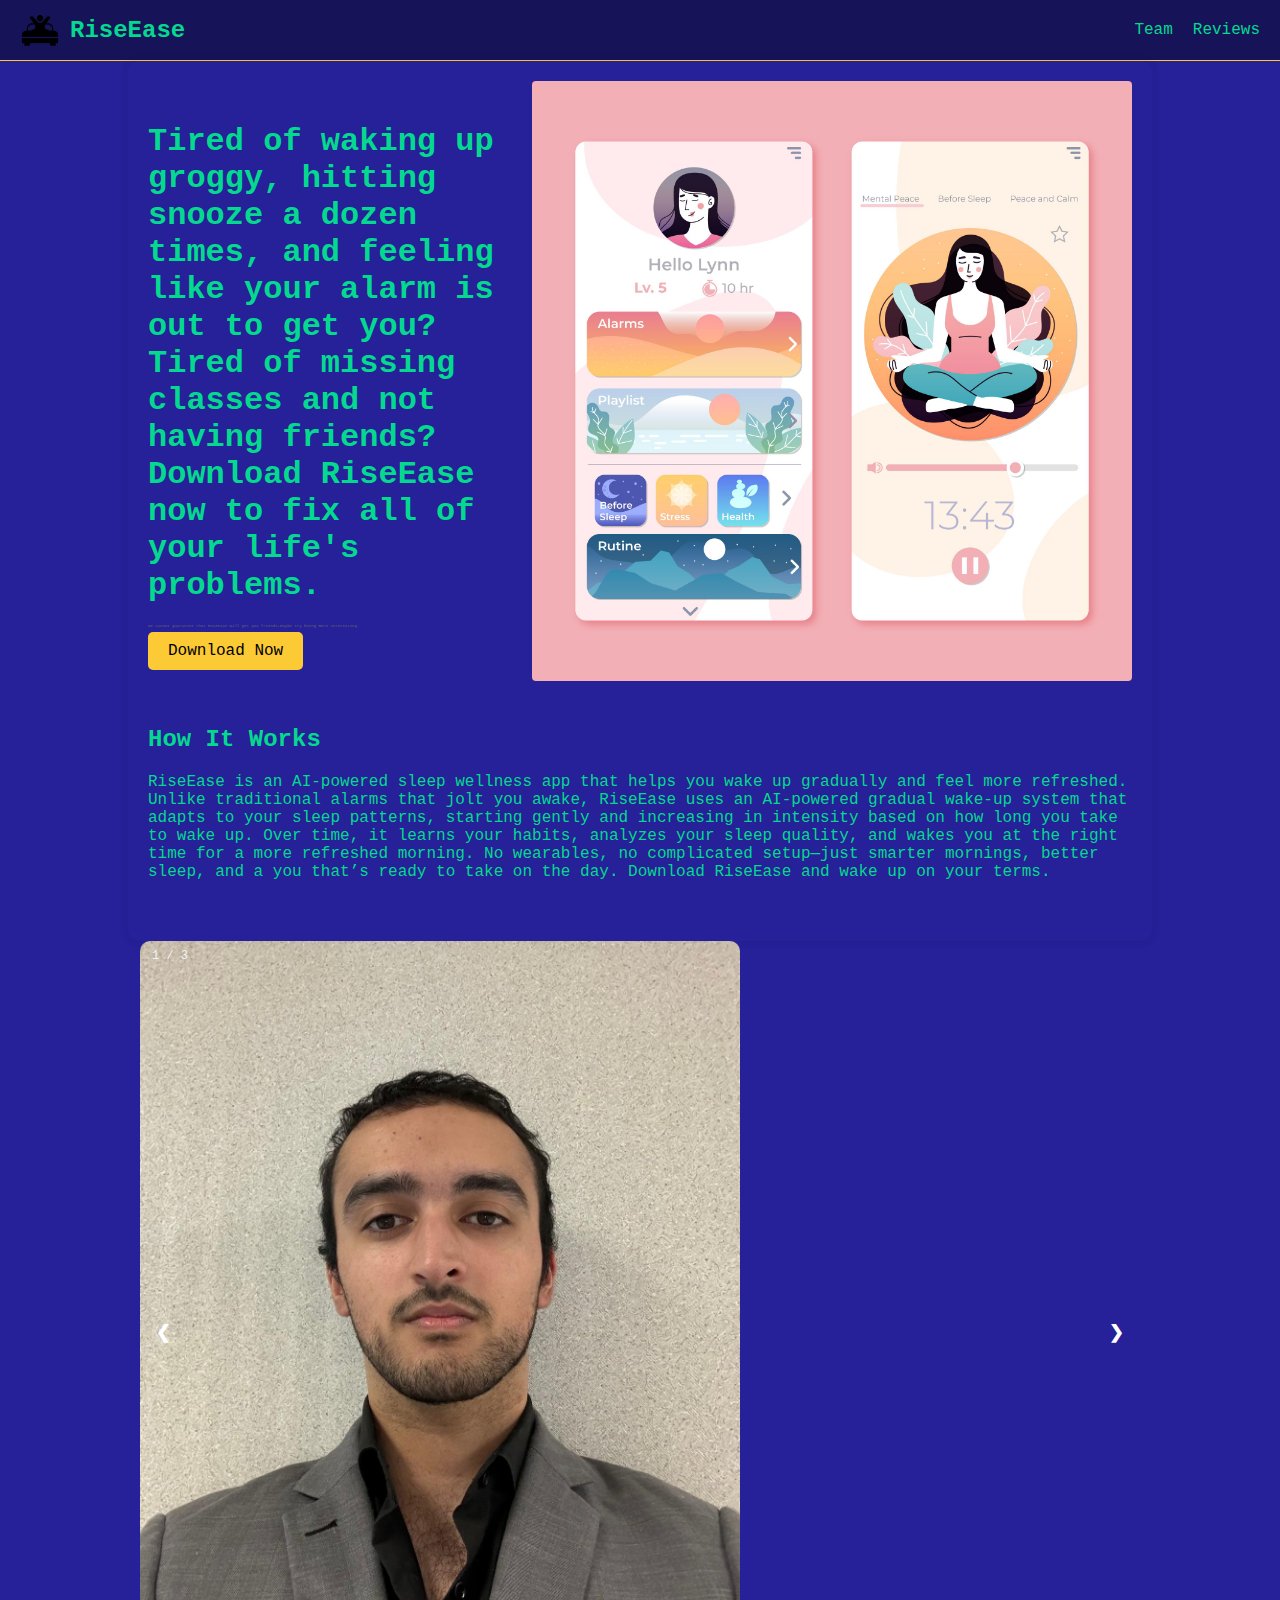
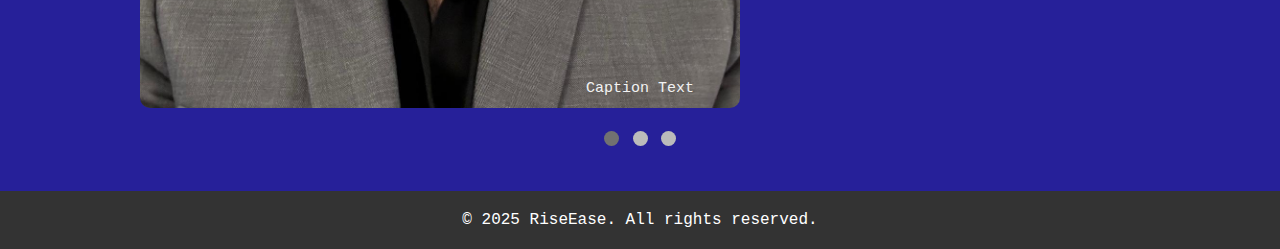
==== index.html @ 3bb7f5a4 "Update and rename homepage.html to index.html" ====
<!DOCTYPE html>
<html lang="en">    
<head>
    <meta charset="UTF-8">
    <meta name="viewport" content="width=device-width, initial-scale=1.0">
    <title>RiseEase - Smarter Mornings</title>
    <link rel="stylesheet" href="assets/css/styles.css">
</head>
<body>
    <header>
        <div class="logo">
            <img src="assets/images/wakinguplogo.png" alt="RiseEase Logo">
            <a href="homepage.html"><span>RiseEase</span></a>
        </div>
        <nav>
            <a href="team.html">Team</a>
            <a href="reviews.html">Reviews</a>
        </nav>
    </header>
    <div class="container">
        <div class="hero">
            <div class="hero-text">
                <h2>Tired of waking up groggy, hitting snooze a dozen times, and feeling like your alarm is out to get you? Tired of missing classes and not having friends? Download RiseEase now to fix all of your life's problems.</h2>
                <p style="font-size: 4px;">We cannot guarantee that RiseEase will get you friends—maybe try being more interesting.</p>
                <a href="comingsoon.html" class="button">Download Now</a>
            </div>
            <div class="hero-image">
                <img src="assets/images/mockup.jpg" alt="RiseEase in Action" />
         
            </div>
        </div>
        <div class="section">
            <h2>How It Works</h2>
            <p>RiseEase is an AI-powered sleep wellness app that helps you wake up gradually and feel more refreshed. Unlike traditional alarms that jolt you awake, RiseEase uses an AI-powered gradual wake-up system that adapts to your sleep patterns, starting gently and increasing in intensity based on how long you take to wake up. Over time, it learns your habits, analyzes your sleep quality, and wakes you at the right time for a more refreshed morning. No wearables, no complicated setup—just smarter mornings, better sleep, and a you that’s ready to take on the day. Download RiseEase and wake up on your terms.</p>
        </div>
    </div>

    <!-- Slideshow container -->
<div class="slideshow-container">

    <!-- Full-width images with number and caption text -->
    <div class="mySlides fade">
      <div class="numbertext">1 / 3</div>
      <img src="assets/images/headshots/ahmedamir.jpeg" style="width:100%">
      <div class="text">Caption Text</div>
    </div>
  
    <div class="mySlides fade">
      <div class="numbertext">2 / 3</div>
      <img src="assets/images/headshots/hunterlindsey.jpeg" style="width:100%">
      <div class="text">Caption Two</div>
    </div>
  
    <div class="mySlides fade">
      <div class="numbertext">3 / 3</div>
      <img src="img3.jpg" style="width:100%">
      <div class="text">Caption Three</div>
    </div>
  
    <!-- Next and previous buttons -->
    <a class="prev" onclick="plusSlides(-1)">&#10094;</a>
    <a class="next" onclick="plusSlides(1)">&#10095;</a>
  </div>
  <br>
  
  <!-- The dots/circles -->
  <div style="text-align:center">
    <span class="dot" onclick="currentSlide(1)"></span>
    <span class="dot" onclick="currentSlide(2)"></span>
    <span class="dot" onclick="currentSlide(3)"></span>
  </div>


    <div class="footer">
        &copy; 2025 RiseEase. All rights reserved.
    </div>
    <script src="app.js"></script>
</body>
</html>
---- assets/css/styles.css ----
body {
    font-family: 'Courier New', Courier, monospace;
    margin: 0;
    padding: 0;
    background-color: #262099;
    color: #04d98f;
}

header {
    display: flex;
    justify-content: space-between;
    align-items: center;
    padding: 10px 20px;
    background-color: #161359;
    border-bottom: 1px solid #fcca35;
}

.logo {
    display: flex;
    align-items: center;
}

.logo img {
    height: 40px;
    margin-right: 10px;
}

.logo a {
    text-decoration: none;
    color: #04d98f;
    font-size: 24px;
    font-weight: bolder;
}

nav {
    display: flex;
    gap: 20px;
}

nav a {
    text-decoration: none;
    color: #04d98f;
    font-size: 16px;
    font-weight: 500;
}

nav a:hover {
    color: #fcca35;
}

.container {
    width: 80%;
    margin: auto;
    padding: 20px;
    background: #262099;
    border-radius: 10px;
    box-shadow: 0 0 10px rgba(0, 0, 0, 0.1);
}

.section {
    margin: 40px 0;
}

img {
    width: 100%;
    max-width: 600px;
    border-radius: 10px;
}

.team img {
    width: 150px;
    border-radius: 50%;
    margin: 10px;
}

.footer {
    background-color: #333;
    color: white;
    padding: 20px;
    margin-top: 40px;
    text-align: center;
}

.button {
    background-color: #fcca35;
    color: rgb(0, 0, 0);
    padding: 10px 20px;
    border: none;
    cursor: pointer;
    text-decoration: none;
    border-radius: 5px;
    display: inline-block;
}

.button:hover {
    background-color: #45a049;
}

.hero {
    display: flex;
    align-items: center;
    justify-content: space-between;
    margin-bottom: 40px;
}

.hero-text {
    flex: 1;
    margin-right: 20px;
    text-align: left;
}

.hero-text h2 {
    font-size: 32px;
    margin-bottom: 20px;
}

.hero-text p {
    font-size: 14px;
    color: #666;
}

.hero-image img {
    width: auto;
    height: auto;
    border-radius: 4px;
}


* {box-sizing:border-box}

/* Slideshow container */
.slideshow-container {
  max-width: 1000px;
  position: relative;
  margin: auto;
}

/* Hide the images by default */
.mySlides {
  display: none;
}

/* Next & previous buttons */
.prev, .next {
  cursor: pointer;
  position: absolute;
  top: 50%;
  width: auto;
  margin-top: -22px;
  padding: 16px;
  color: white;
  font-weight: bold;
  font-size: 18px;
  transition: 0.6s ease;
  border-radius: 0 3px 3px 0;
  user-select: none;
}

/* Position the "next button" to the right */
.next {
  right: 0;
  border-radius: 3px 0 0 3px;
}

/* On hover, add a black background color with a little bit see-through */
.prev:hover, .next:hover {
  background-color: rgba(0,0,0,0.8);
}

/* Caption text */
.text {
  color: #f2f2f2;
  font-size: 15px;
  padding: 8px 12px;
  position: absolute;
  bottom: 8px;
  width: 100%;
  text-align: center;
}

/* Number text (1/3 etc) */
.numbertext {
  color: #f2f2f2;
  font-size: 12px;
  padding: 8px 12px;
  position: absolute;
  top: 0;
}

/* The dots/bullets/indicators */
.dot {
  cursor: pointer;
  height: 15px;
  width: 15px;
  margin: 0 2px;
  background-color: #bbb;
  border-radius: 50%;
  display: inline-block;
  transition: background-color 0.6s ease;
}

.active, .dot:hover {
  background-color: #717171;
}

/* Fading animation */
.fade {
  animation-name: fade;
  animation-duration: 1.5s;
}

@keyframes fade {
  from {opacity: .4}
  to {opacity: 1}
}
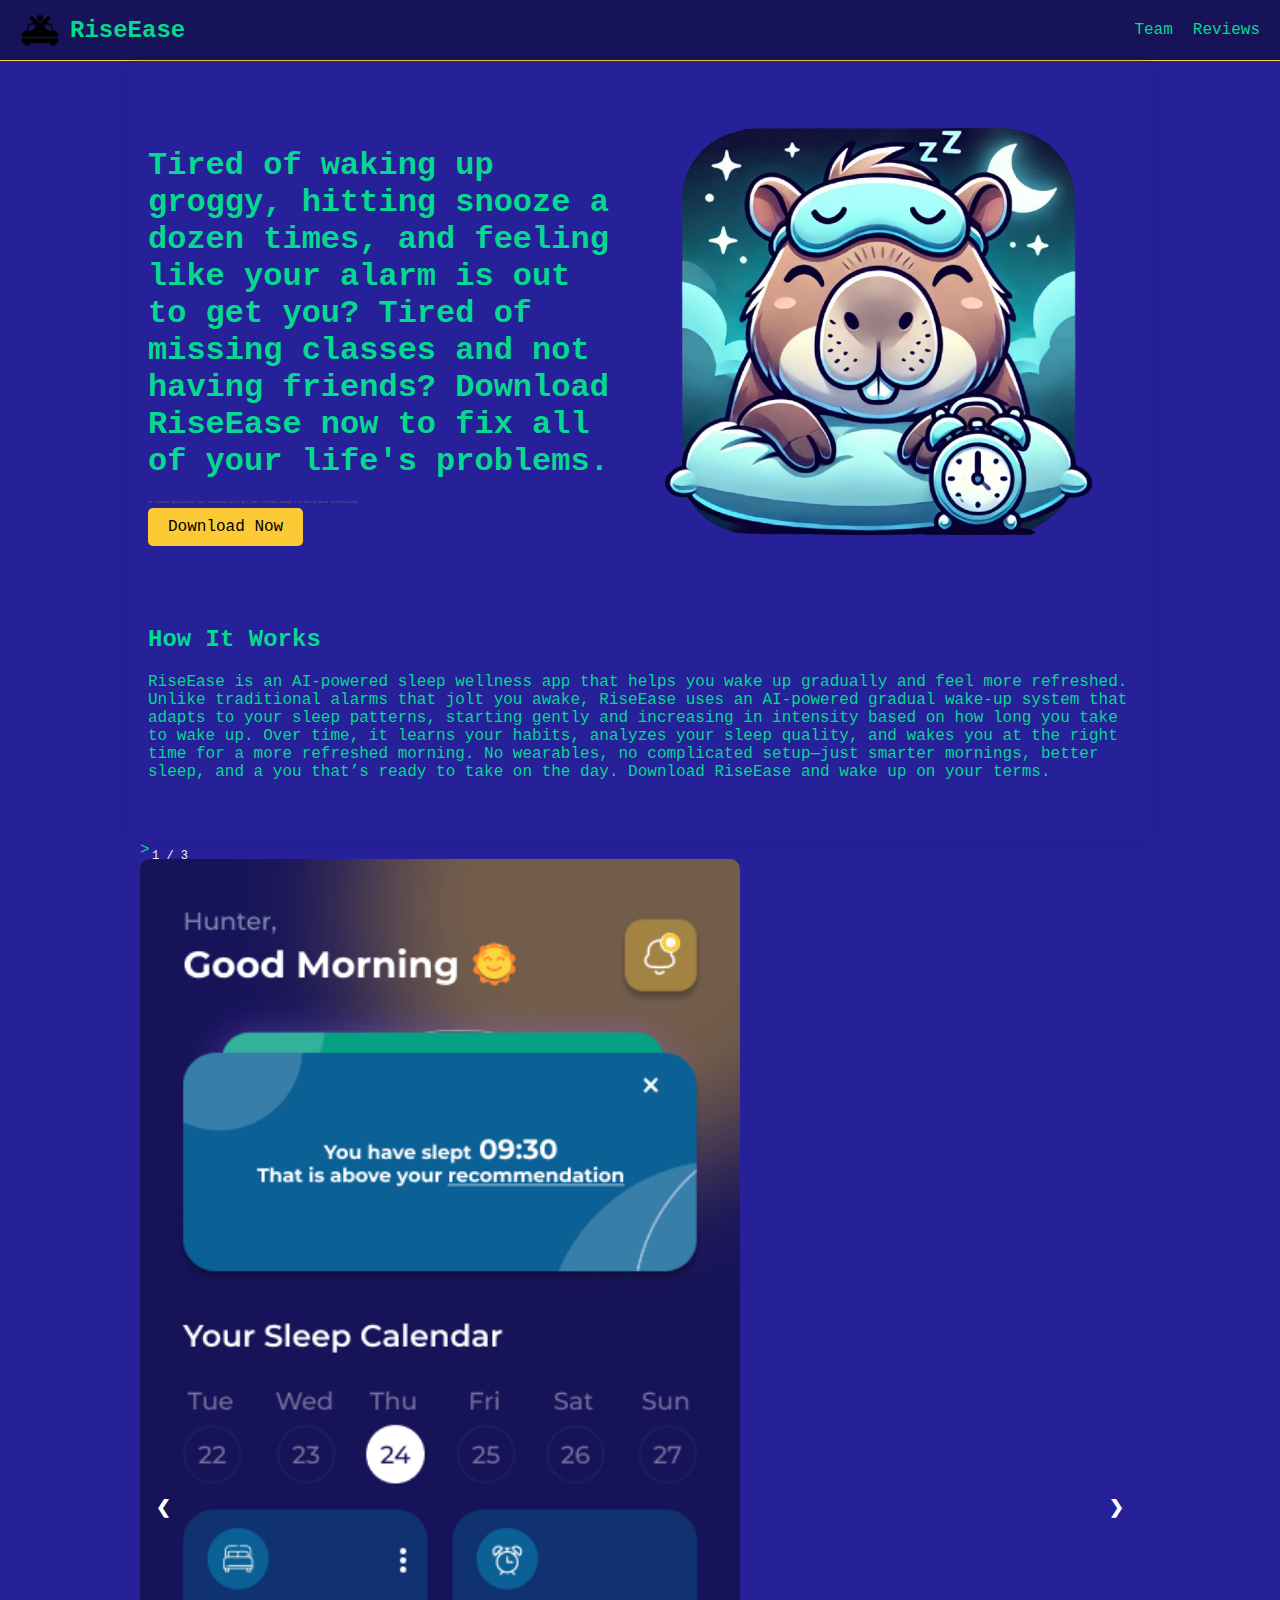
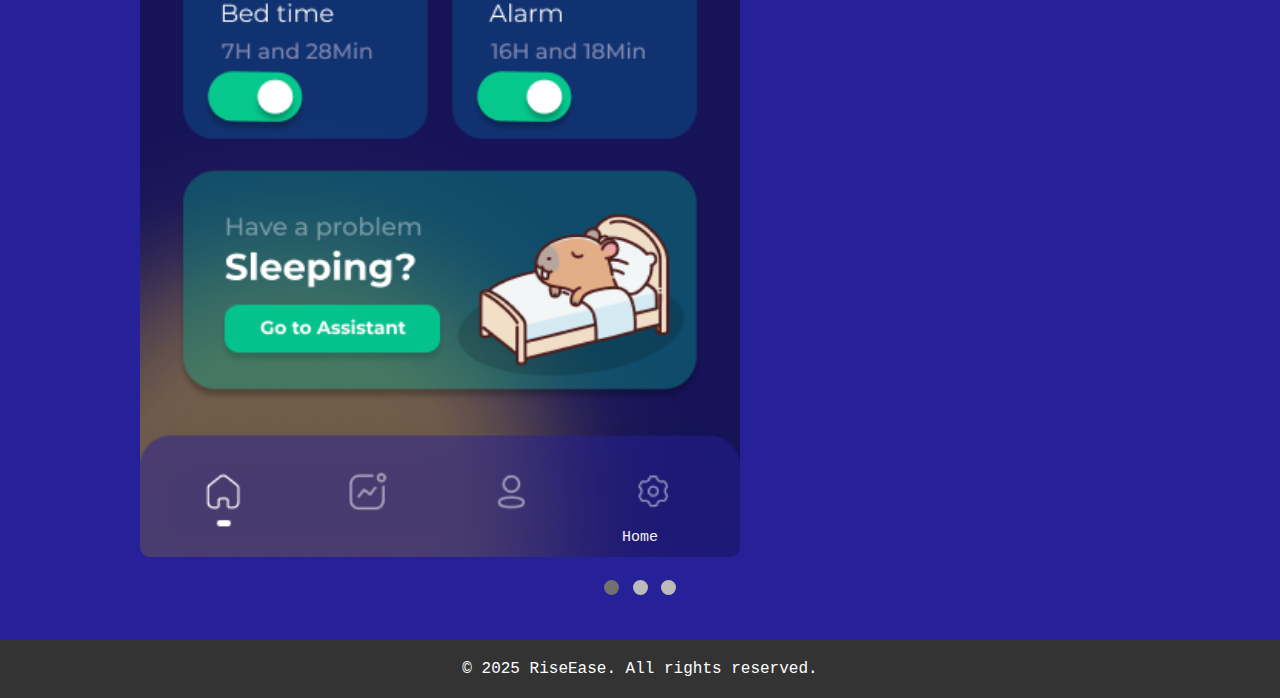
==== commit d5f00ea6: "updated" ====
--- a/index.html
+++ b/index.html
@@ -10,7 +10,7 @@
     <header>
         <div class="logo">
             <img src="assets/images/wakinguplogo.png" alt="RiseEase Logo">
-            <a href="homepage.html"><span>RiseEase</span></a>
+            <a href="index.html"><span>RiseEase</span></a>
         </div>
         <nav>
             <a href="team.html">Team</a>
@@ -25,7 +25,7 @@
                 <a href="comingsoon.html" class="button">Download Now</a>
             </div>
             <div class="hero-image">
-                <img src="assets/images/mockup.jpg" alt="RiseEase in Action" />
+                <img src="assets/images/riseease_app_Masco.png" alt="RiseEase in Action" />
          
             </div>
         </div>
@@ -37,24 +37,23 @@
 
     <!-- Slideshow container -->
 <div class="slideshow-container">
-
-    <!-- Full-width images with number and caption text -->
+>
     <div class="mySlides fade">
       <div class="numbertext">1 / 3</div>
-      <img src="assets/images/headshots/ahmedamir.jpeg" style="width:100%">
-      <div class="text">Caption Text</div>
+      <img src="assets/images/slideshow/Home page (1).png" style="width:100%">
+      <div class="text">Home</div>
     </div>
   
     <div class="mySlides fade">
       <div class="numbertext">2 / 3</div>
-      <img src="assets/images/headshots/hunterlindsey.jpeg" style="width:100%">
-      <div class="text">Caption Two</div>
+      <img src="assets/images/slideshow/Alarms.png" style="width: 100%;;">
+      <div class="text">Alarm</div>
     </div>
   
     <div class="mySlides fade">
       <div class="numbertext">3 / 3</div>
-      <img src="img3.jpg" style="width:100%">
-      <div class="text">Caption Three</div>
+      <img src="assets/images/slideshow/Sleep Analytics.png" style="width:100%">
+      <div class="text">Sleep Analytics</div>
     </div>
   
     <!-- Next and previous buttons -->
@@ -76,4 +75,4 @@
     </div>
     <script src="app.js"></script>
 </body>
-</html>
+</html>